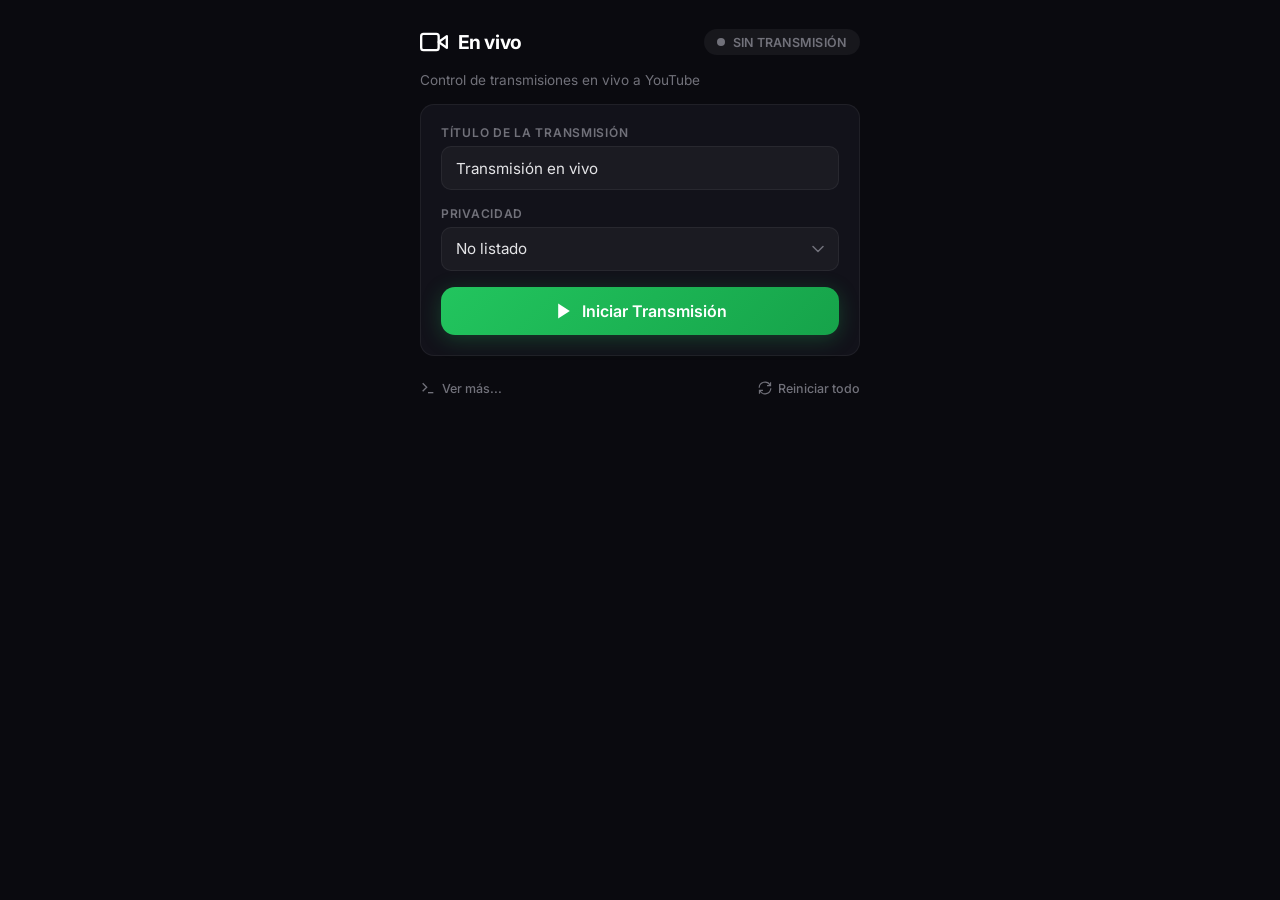
==== static/index.html @ c4b2cb30 "Crear rpi-youtube-stream: transmision a YouTube desde Raspberry Pi con Device Flow App portable para" ====
<!DOCTYPE html>
<html lang="es">
<head>
    <meta charset="UTF-8">
    <meta name="viewport" content="width=device-width, initial-scale=1.0, user-scalable=no">
    <meta name="apple-mobile-web-app-capable" content="yes">
    <meta name="apple-mobile-web-app-status-bar-style" content="black-translucent">
    <title>Transmisión en vivo</title>
    <link rel="preconnect" href="https://fonts.googleapis.com">
    <link rel="preconnect" href="https://fonts.gstatic.com" crossorigin>
    <link href="https://fonts.googleapis.com/css2?family=Inter:wght@400;500;600;700&display=swap" rel="stylesheet">
    <link rel="stylesheet" href="style.css">
</head>
<body>
    <div class="container">
        <header class="header">
            <div class="logo">
                <svg width="28" height="28" viewBox="0 0 24 24" fill="none" stroke="currentColor" stroke-width="2" stroke-linecap="round" stroke-linejoin="round">
                    <polygon points="23 7 16 12 23 17 23 7"></polygon>
                    <rect x="1" y="5" width="15" height="14" rx="2" ry="2"></rect>
                </svg>
                <h1>En vivo</h1>
            </div>
            <div id="status-pill" class="status-pill idle">
                <span class="status-dot"></span>
                <span id="status-text">Sin transmisión</span>
            </div>
        </header>

        <p class="subtitle">Control de transmisiones en vivo a YouTube</p>

        <div id="auth-warning" class="card card-warning hidden">
            <svg width="20" height="20" viewBox="0 0 24 24" fill="none" stroke="currentColor" stroke-width="2"><path d="M10.29 3.86L1.82 18a2 2 0 001.71 3h16.94a2 2 0 001.71-3L13.71 3.86a2 2 0 00-3.42 0z"></path><line x1="12" y1="9" x2="12" y2="13"></line><line x1="12" y1="17" x2="12.01" y2="17"></line></svg>
            <div>
                <p id="auth-warning-text">YouTube no vinculado</p>
                <button id="btn-auth" class="btn btn-sm btn-accent">Vincular con YouTube</button>
            </div>
        </div>

        <div id="mic-warning" class="card card-warning card-mic hidden">
            <svg width="20" height="20" viewBox="0 0 24 24" fill="none" stroke="currentColor" stroke-width="2">
                <path d="M12 1v10"></path>
                <path d="M18 11a6 6 0 01-9.33 5"></path>
                <path d="M6 11v1a6 6 0 0010.14 4.28"></path>
                <line x1="1" y1="1" x2="23" y2="23"></line>
                <line x1="12" y1="19" x2="12" y2="23"></line>
                <line x1="8" y1="23" x2="16" y2="23"></line>
            </svg>
            <div>
                <p>Microfono no detectado</p>
                <span id="mic-warning-text">Por favor, conecta el microfono para iniciar la transmision.</span>
            </div>
        </div>

        <div class="card card-main">
            <div class="input-group">
                <label for="title-input">Título de la transmisión</label>
                <input type="text" id="title-input" class="title-input" placeholder="Transmisión en vivo" value="Transmisión en vivo">
            </div>

            <div class="input-group">
                <label for="privacy-select">Privacidad</label>
                    <select id="privacy-select">
                        <option value="unlisted" selected>No listado</option>
                        <option value="public">Público</option>
                        <option value="private">Privado</option>
                    </select>
            </div>

            <button id="btn-start" class="btn btn-start">
                <svg width="20" height="20" viewBox="0 0 24 24" fill="currentColor"><polygon points="5 3 19 12 5 21 5 3"></polygon></svg>
                Iniciar Transmisión
            </button>
            <button id="btn-stop" class="btn btn-stop hidden">
                <svg width="20" height="20" viewBox="0 0 24 24" fill="currentColor"><rect x="4" y="4" width="16" height="16" rx="2"></rect></svg>
                Detener Transmisión
            </button>
        </div>

        <div id="preparing-card" class="card card-preparing hidden">
            <div class="preparing-animation">
                <div class="preparing-spinner"></div>
                <div class="preparing-text">
                    <span class="preparing-title" id="preparing-title">Preparando transmisión...</span>
                    <span class="preparing-sub" id="preparing-sub">Creando broadcast en YouTube</span>
                </div>
            </div>
            <div class="preparing-steps">
                <div class="step" id="step-broadcast">
                    <span class="step-icon active"></span>
                    <span>Crear broadcast</span>
                </div>
                <div class="step" id="step-youtube">
                    <span class="step-icon"></span>
                    <span>Esperar a YouTube</span>
                </div>
                <div class="step" id="step-stream">
                    <span class="step-icon"></span>
                    <span>Iniciar streaming</span>
                </div>
            </div>
        </div>

        <div id="share-card" class="card card-share hidden">
            <div class="share-group share-group-primary">
                <label>Enlace para compartir (con registro de visitantes)</label>
                <div class="share-row">
                    <input type="text" id="share-url-watch" readonly>
                    <button id="btn-copy-watch" class="btn btn-sm btn-glass">
                        <svg id="icon-copy" width="16" height="16" viewBox="0 0 24 24" fill="none" stroke="currentColor" stroke-width="2"><rect x="9" y="9" width="13" height="13" rx="2" ry="2"></rect><path d="M5 15H4a2 2 0 01-2-2V4a2 2 0 012-2h9a2 2 0 012 2v1"></path></svg>
                        <span id="copy-text-watch">Copiar</span>
                    </button>
                </div>
                <p class="share-hint">Este enlace pide el nombre del visitante antes de ir a YouTube</p>
            </div>

            <div class="share-group share-group-secondary">
                <label>Enlace directo a YouTube</label>
                <div class="share-row">
                    <input type="text" id="share-url-direct" readonly>
                    <button id="btn-copy-direct" class="btn btn-sm btn-glass">
                        <svg id="icon-copy" width="16" height="16" viewBox="0 0 24 24" fill="none" stroke="currentColor" stroke-width="2"><rect x="9" y="9" width="13" height="13" rx="2" ry="2"></rect><path d="M5 15H4a2 2 0 01-2-2V4a2 2 0 012-2h9a2 2 0 012 2v1"></path></svg>
                        <span id="copy-text-direct">Copiar</span>
                    </button>
                </div>
                <a id="share-link" href="#" target="_blank" class="share-open" style="margin-top: 0.5rem; justify-content: flex-start; padding: 0.2rem 0;">
                    <svg width="14" height="14" viewBox="0 0 24 24" fill="none" stroke="currentColor" stroke-width="2"><path d="M18 13v6a2 2 0 01-2 2H5a2 2 0 01-2-2V8a2 2 0 012-2h6"></path><polyline points="15 3 21 3 21 9"></polyline><line x1="10" y1="14" x2="21" y2="3"></line></svg>
                    Abrir en YouTube
                </a>
            </div>
        </div>

        <div id="visitors-card" class="card card-visitors hidden">
            <div class="visitors-header">
                <span>Visitantes recientes</span>
                <span id="visitors-count" class="visitors-count">0</span>
            </div>
            <div id="visitors-list" class="visitors-list">
                <p class="visitors-empty">Aún no hay visitantes</p>
            </div>
            <button id="btn-clear-visitors" class="btn btn-sm btn-glass" style="margin-top: 0.5rem;">
                Limpiar registro
            </button>
        </div>

        <div id="error-card" class="card card-error hidden">
            <svg width="18" height="18" viewBox="0 0 24 24" fill="none" stroke="currentColor" stroke-width="2"><circle cx="12" cy="12" r="10"></circle><line x1="15" y1="9" x2="9" y2="15"></line><line x1="9" y1="9" x2="15" y2="15"></line></svg>
            <p id="error-text"></p>
        </div>

        <div class="footer-actions">
            <button id="btn-logs-toggle" class="btn-logs-toggle">
                <svg width="16" height="16" viewBox="0 0 24 24" fill="none" stroke="currentColor" stroke-width="2"><polyline points="4 17 10 11 4 5"></polyline><line x1="12" y1="19" x2="20" y2="19"></line></svg>
                Ver más...
            </button>
            <button id="btn-emergency" class="btn-emergency">
                <svg width="14" height="14" viewBox="0 0 24 24" fill="none" stroke="currentColor" stroke-width="2"><path d="M21.5 2v6h-6M2.5 22v-6h6M2 11.5a10 10 0 0118.8-4.3M22 12.5a10 10 0 01-18.8 4.2"></path></svg>
                Reiniciar todo
            </button>
        </div>

        <div id="logs-panel" class="logs-panel hidden">
            <div class="logs-header">
                <span>Logs del sistema</span>
                <div class="logs-header-right">
                    <span id="logs-count" class="logs-count">0 líneas</span>
                    <button id="btn-clear-logs" class="btn-clear-logs" title="Limpiar logs">
                        <svg width="12" height="12" viewBox="0 0 24 24" fill="none" stroke="currentColor" stroke-width="2"><polyline points="3 6 5 6 21 6"></polyline><path d="M19 6v14a2 2 0 01-2 2H7a2 2 0 01-2-2V6m3 0V4a2 2 0 012-2h4a2 2 0 012 2v2"></path></svg>
                    </button>
                </div>
            </div>
            <div class="logs-scroll">
                <pre id="logs-content" class="logs-content"></pre>
            </div>
        </div>
    </div>

    <script src="script.js"></script>
</body>
</html>
---- static/style.css ----
* {
    margin: 0;
    padding: 0;
    box-sizing: border-box;
}

:root {
    --bg: #0a0a0f;
    --card: #12121a;
    --card-border: rgba(255, 255, 255, 0.06);
    --card-hover: #16161f;
    --text: #e4e4e7;
    --text-dim: #71717a;
    --accent: #6366f1;
    --accent-glow: rgba(99, 102, 241, 0.15);
    --green: #22c55e;
    --green-glow: rgba(34, 197, 94, 0.15);
    --red: #ef4444;
    --red-glow: rgba(239, 68, 68, 0.12);
    --yellow: #eab308;
    --yellow-glow: rgba(234, 179, 8, 0.12);
    --radius: 14px;
    --radius-sm: 10px;
}

body {
    font-family: 'Inter', -apple-system, BlinkMacSystemFont, sans-serif;
    background: var(--bg);
    color: var(--text);
    min-height: 100vh;
    min-height: 100dvh;
    display: flex;
    justify-content: center;
    padding: 1.25rem 1rem 3rem;
    -webkit-tap-highlight-color: transparent;
    -webkit-font-smoothing: antialiased;
}

.container {
    width: 100%;
    max-width: 440px;
    display: flex;
    flex-direction: column;
    gap: 1rem;
}

/* ---- Header ---- */
.header {
    display: flex;
    justify-content: space-between;
    align-items: center;
    padding: 0.5rem 0;
}

.logo {
    display: flex;
    align-items: center;
    gap: 0.6rem;
    color: #fff;
}

.logo h1 {
    font-size: 1.2rem;
    font-weight: 700;
    letter-spacing: -0.02em;
}

/* ---- Subtitle ---- */
.subtitle {
    font-size: 0.85rem;
    color: var(--text-dim);
    margin-top: -0.5rem;
}

/* ---- Status pill ---- */
.status-pill {
    display: flex;
    align-items: center;
    gap: 0.45rem;
    padding: 0.35rem 0.85rem;
    border-radius: 100px;
    font-size: 0.78rem;
    font-weight: 600;
    letter-spacing: 0.02em;
    text-transform: uppercase;
    transition: all 0.4s ease;
}

.status-dot {
    width: 8px;
    height: 8px;
    border-radius: 50%;
    background: currentColor;
    flex-shrink: 0;
}

.status-pill.idle {
    background: rgba(113, 113, 122, 0.12);
    color: var(--text-dim);
}

.status-pill.preparing,
.status-pill.starting {
    background: var(--yellow-glow);
    color: var(--yellow);
}

.status-pill.streaming {
    background: var(--green-glow);
    color: var(--green);
}

.status-pill.stopping {
    background: var(--yellow-glow);
    color: var(--yellow);
}

.status-pill.error {
    background: var(--red-glow);
    color: var(--red);
}

.status-pill.streaming .status-dot {
    animation: pulse-live 1.8s ease-in-out infinite;
}

.status-pill.preparing .status-dot,
.status-pill.starting .status-dot,
.status-pill.stopping .status-dot {
    animation: blink 0.9s ease-in-out infinite;
}

@keyframes pulse-live {
    0%, 100% { opacity: 1; transform: scale(1); }
    50% { opacity: 0.4; transform: scale(0.85); }
}

@keyframes blink {
    0%, 100% { opacity: 1; }
    50% { opacity: 0.15; }
}

/* ---- Cards ---- */
.card {
    background: var(--card);
    border: 1px solid var(--card-border);
    border-radius: var(--radius);
    padding: 1.25rem;
    transition: opacity 0.3s, transform 0.3s;
}

.card-main {
    display: flex;
    flex-direction: column;
    gap: 1rem;
}

/* ---- Form layout (main card) ---- */
.input-group {
    display: flex;
    flex-direction: column;
    gap: 0.4rem;
}

.input-group label {
    font-size: 0.75rem;
    color: var(--text-dim);
    text-transform: uppercase;
    letter-spacing: 0.06em;
    font-weight: 600;
}

.title-input {
    width: 100%;
}

.input-group select {
    width: 100%;
}

/* ---- Warning card ---- */
.card-warning {
    display: flex;
    align-items: center;
    gap: 0.85rem;
    background: var(--red-glow);
    border-color: rgba(239, 68, 68, 0.15);
    color: var(--red);
}

.card-warning p {
    font-weight: 600;
    font-size: 0.9rem;
    margin-bottom: 0.4rem;
}

.card-warning.redirecting {
    animation: pulse-warning 1s ease-in-out infinite;
}

@keyframes pulse-warning {
    0%, 100% { transform: translateY(0); }
    50% { transform: translateY(-2px); }
}

.card-mic {
    background: var(--yellow-glow);
    border-color: rgba(234, 179, 8, 0.16);
    color: var(--yellow);
}

.card-mic p {
    margin-bottom: 0.25rem;
}

.card-mic span {
    display: block;
    color: #f5d868;
    font-size: 0.82rem;
    line-height: 1.35;
}

/* ---- Preparing card ---- */
.card-preparing {
    overflow: hidden;
}

.preparing-animation {
    display: flex;
    align-items: center;
    gap: 1rem;
    margin-bottom: 1.25rem;
}

.preparing-spinner {
    width: 40px;
    height: 40px;
    border-radius: 50%;
    border: 3px solid rgba(234, 179, 8, 0.15);
    border-top-color: var(--yellow);
    animation: spin 1s linear infinite;
    flex-shrink: 0;
}

@keyframes spin {
    to { transform: rotate(360deg); }
}

.preparing-title {
    display: block;
    font-weight: 600;
    font-size: 1rem;
    color: #fff;
}

.preparing-sub {
    display: block;
    font-size: 0.82rem;
    color: var(--text-dim);
    margin-top: 0.15rem;
}

.preparing-steps {
    display: flex;
    gap: 0.5rem;
}

.step {
    flex: 1;
    display: flex;
    align-items: center;
    gap: 0.4rem;
    font-size: 0.75rem;
    color: var(--text-dim);
    padding: 0.5rem 0.65rem;
    background: rgba(255, 255, 255, 0.03);
    border-radius: var(--radius-sm);
}

.step-icon {
    width: 8px;
    height: 8px;
    border-radius: 50%;
    background: rgba(255, 255, 255, 0.1);
    flex-shrink: 0;
    transition: background 0.3s;
}

.step-icon.active {
    background: var(--yellow);
    box-shadow: 0 0 8px var(--yellow-glow);
}

.step-icon.done {
    background: var(--green);
}

/* ---- Share card ---- */
.card-share {
    display: flex;
    flex-direction: column;
    gap: 0.65rem;
}

.card-share label {
    font-size: 0.75rem;
    color: var(--text-dim);
    text-transform: uppercase;
    letter-spacing: 0.06em;
    font-weight: 600;
}

.share-row {
    display: flex;
    gap: 0.5rem;
}

.share-row input {
    flex: 1;
    min-width: 0;
}

.share-open {
    display: flex;
    align-items: center;
    justify-content: center;
    gap: 0.4rem;
    color: var(--accent);
    font-size: 0.88rem;
    font-weight: 500;
    padding: 0.45rem;
    text-decoration: none;
    border-radius: var(--radius-sm);
    transition: background 0.2s;
}

.share-open:hover {
    background: var(--accent-glow);
}

/* ---- Error card ---- */
.card-error {
    display: flex;
    align-items: flex-start;
    gap: 0.65rem;
    background: var(--red-glow);
    border-color: rgba(239, 68, 68, 0.15);
    color: var(--red);
    font-size: 0.88rem;
    line-height: 1.45;
}

.card-error svg {
    flex-shrink: 0;
    margin-top: 1px;
}

/* ---- Form fields ---- */
.field {
    display: flex;
    flex-direction: column;
    gap: 0.35rem;
}

.field label {
    font-size: 0.75rem;
    color: var(--text-dim);
    text-transform: uppercase;
    letter-spacing: 0.06em;
    font-weight: 600;
}

input[type="text"],
select {
    background: rgba(255, 255, 255, 0.04);
    border: 1px solid var(--card-border);
    border-radius: var(--radius-sm);
    color: var(--text);
    font-family: inherit;
    font-size: 0.95rem;
    padding: 0.7rem 0.9rem;
    outline: none;
    transition: border-color 0.2s, background 0.2s;
    appearance: none;
    -webkit-appearance: none;
}

input[type="text"]:focus,
select:focus {
    border-color: rgba(99, 102, 241, 0.4);
    background: rgba(99, 102, 241, 0.05);
}

input:disabled,
select:disabled {
    opacity: 0.4;
}

select {
    cursor: pointer;
    background-image: url("data:image/svg+xml,%3Csvg width='12' height='8' viewBox='0 0 12 8' fill='none' xmlns='http://www.w3.org/2000/svg'%3E%3Cpath d='M1 1.5L6 6.5L11 1.5' stroke='%2371717a' stroke-width='1.5' stroke-linecap='round' stroke-linejoin='round'/%3E%3C/svg%3E");
    background-repeat: no-repeat;
    background-position: right 0.9rem center;
    padding-right: 2.5rem;
}

/* ---- Buttons ---- */
.btn {
    display: inline-flex;
    align-items: center;
    justify-content: center;
    gap: 0.5rem;
    border: none;
    border-radius: var(--radius);
    font-family: inherit;
    font-size: 1rem;
    font-weight: 600;
    padding: 0.9rem 1.5rem;
    cursor: pointer;
    transition: all 0.2s ease;
    appearance: none;
    -webkit-appearance: none;
}

.btn:active {
    transform: scale(0.97);
}

.btn:disabled {
    opacity: 0.35;
    cursor: not-allowed;
    transform: none;
}

.btn-start {
    background: linear-gradient(135deg, #22c55e 0%, #16a34a 100%);
    color: #fff;
    box-shadow: 0 4px 20px rgba(34, 197, 94, 0.25);
}

.btn-start:hover:not(:disabled) {
    box-shadow: 0 4px 28px rgba(34, 197, 94, 0.35);
}

.btn-start:disabled {
    background: linear-gradient(135deg, #3f3f46 0%, #27272a 100%);
    box-shadow: none;
}

.btn-stop {
    background: linear-gradient(135deg, #ef4444 0%, #dc2626 100%);
    color: #fff;
    box-shadow: 0 4px 20px rgba(239, 68, 68, 0.2);
}

.btn-stop:hover:not(:disabled) {
    box-shadow: 0 4px 28px rgba(239, 68, 68, 0.3);
}

.btn-sm {
    font-size: 0.82rem;
    padding: 0.5rem 0.85rem;
    border-radius: var(--radius-sm);
}

.btn-accent {
    background: var(--accent);
    color: #fff;
}

.btn-glass {
    background: rgba(255, 255, 255, 0.07);
    color: var(--text);
    border: 1px solid var(--card-border);
}

.btn-glass:hover {
    background: rgba(255, 255, 255, 0.12);
}

/* ---- Footer actions ---- */
.footer-actions {
    display: flex;
    justify-content: space-between;
    align-items: center;
}

.btn-logs-toggle,
.btn-emergency {
    display: flex;
    align-items: center;
    gap: 0.4rem;
    background: none;
    border: none;
    color: var(--text-dim);
    font-family: inherit;
    font-size: 0.78rem;
    font-weight: 500;
    padding: 0.5rem 0;
    cursor: pointer;
    transition: color 0.2s;
    appearance: none;
    -webkit-appearance: none;
}

.btn-logs-toggle:hover {
    color: var(--text);
}

.btn-emergency:hover {
    color: var(--red);
}

.btn-logs-toggle svg {
    transition: transform 0.3s;
}

.btn-logs-toggle.open svg {
    transform: rotate(90deg);
}

/* ---- Logs panel ---- */
.logs-panel {
    background: #08080c;
    border: 1px solid var(--card-border);
    border-radius: var(--radius);
    overflow: hidden;
    animation: slideDown 0.25s ease;
}

@keyframes slideDown {
    from { opacity: 0; transform: translateY(-8px); }
    to { opacity: 1; transform: translateY(0); }
}

.logs-header {
    display: flex;
    justify-content: space-between;
    align-items: center;
    padding: 0.65rem 1rem;
    border-bottom: 1px solid var(--card-border);
    font-size: 0.75rem;
    font-weight: 600;
    text-transform: uppercase;
    letter-spacing: 0.05em;
    color: var(--text-dim);
}

.logs-header-right {
    display: flex;
    align-items: center;
    gap: 0.6rem;
}

.logs-count {
    font-weight: 400;
    opacity: 0.7;
}

.btn-clear-logs {
    background: none;
    border: none;
    color: var(--text-dim);
    cursor: pointer;
    padding: 2px;
    opacity: 0.5;
    transition: opacity 0.2s, color 0.2s;
    appearance: none;
    -webkit-appearance: none;
}

.btn-clear-logs:hover {
    opacity: 1;
    color: var(--red);
}

.logs-scroll {
    max-height: 300px;
    overflow-y: auto;
    overflow-x: auto;
    scrollbar-width: thin;
    scrollbar-color: rgba(255,255,255,0.08) transparent;
}

.logs-scroll::-webkit-scrollbar {
    width: 5px;
    height: 5px;
}

.logs-scroll::-webkit-scrollbar-track {
    background: transparent;
}

.logs-scroll::-webkit-scrollbar-thumb {
    background: rgba(255, 255, 255, 0.1);
    border-radius: 3px;
}

.logs-content {
    font-family: 'SF Mono', 'Fira Code', 'Cascadia Code', monospace;
    font-size: 0.72rem;
    line-height: 1.65;
    color: #a1a1aa;
    padding: 0.75rem 1rem;
    white-space: pre;
    min-width: max-content;
}

/* ---- Auth page ---- */
.auth-body {
    align-items: center;
    padding: 1.2rem;
    background:
        radial-gradient(circle at 20% 20%, rgba(99, 102, 241, 0.22), transparent 42%),
        radial-gradient(circle at 80% 80%, rgba(34, 197, 94, 0.14), transparent 36%),
        var(--bg);
}

.auth-container {
    width: 100%;
    max-width: 430px;
}

.auth-card {
    background: linear-gradient(180deg, rgba(18, 18, 26, 0.96) 0%, rgba(10, 10, 15, 0.95) 100%);
    border: 1px solid var(--card-border);
    border-radius: 18px;
    padding: 1.7rem 1.35rem;
    box-shadow: 0 22px 60px rgba(0, 0, 0, 0.42);
}

.auth-badge {
    width: 46px;
    height: 46px;
    border-radius: 14px;
    display: grid;
    place-items: center;
    color: var(--accent);
    background: rgba(99, 102, 241, 0.12);
    margin-bottom: 1rem;
}

.auth-title {
    font-size: 1.34rem;
    letter-spacing: -0.02em;
    margin-bottom: 0.45rem;
}

.auth-text {
    color: #a1a1aa;
    line-height: 1.55;
    font-size: 0.93rem;
    margin-bottom: 1.1rem;
}

.auth-meta {
    font-size: 0.76rem;
    text-transform: uppercase;
    letter-spacing: 0.08em;
    color: var(--text-dim);
    margin-bottom: 0.8rem;
}

.auth-primary {
    width: 100%;
    margin-bottom: 0.75rem;
}

.auth-secondary {
    width: 100%;
    background: rgba(255, 255, 255, 0.06);
    color: var(--text);
    border: 1px solid var(--card-border);
    text-decoration: none;
}

.auth-secondary:hover {
    background: rgba(255, 255, 255, 0.1);
}

.auth-error {
    margin-top: 0.9rem;
    color: #fca5a5;
    font-size: 0.82rem;
    line-height: 1.4;
}

/* ---- Share hint ---- */
.share-hint {
    font-size: 0.75rem;
    color: var(--text-dim);
    margin-top: 0.5rem;
    margin-bottom: 0.5rem;
}

/* ---- Share groups ---- */
.share-group {
    padding: 1rem;
    border-radius: var(--radius-sm);
    margin-bottom: 0.75rem;
    border: 1px solid transparent;
    display: flex;
    flex-direction: column;
    gap: 0.6rem;
}

.share-group:last-child {
    margin-bottom: 0;
}

.share-group label {
    margin-bottom: 0;
}

.share-group-primary {
    background: rgba(16, 185, 129, 0.05); /* Verde esmeralda suave */
    border-color: rgba(16, 185, 129, 0.2);
}

.share-group-primary label {
    color: #10b981;
}

.share-group-secondary {
    background: rgba(255, 255, 255, 0.03); /* Gris neutro */
    border-color: var(--card-border);
}

/* ---- Visitors card ---- */
.card-visitors {
    background: var(--card-bg);
    border: 1px solid var(--card-border);
    border-radius: var(--radius);
    padding: 1rem;
}

.visitors-header {
    display: flex;
    justify-content: space-between;
    align-items: center;
    margin-bottom: 0.75rem;
    font-size: 0.85rem;
    font-weight: 500;
}

.visitors-count {
    background: var(--accent-glow);
    color: var(--accent);
    padding: 0.2rem 0.5rem;
    border-radius: var(--radius-sm);
    font-size: 0.75rem;
    font-weight: 600;
}

.visitors-list {
    max-height: 150px;
    overflow-y: auto;
    margin-bottom: 0.5rem;
}

.visitors-empty {
    color: var(--text-dim);
    font-size: 0.85rem;
    text-align: center;
    padding: 1rem 0;
}

.visitor-item {
    display: flex;
    justify-content: space-between;
    align-items: center;
    padding: 0.5rem 0;
    border-bottom: 1px solid var(--card-border);
    font-size: 0.85rem;
}

.visitor-item:last-child {
    border-bottom: none;
}

.visitor-info {
    display: flex;
    flex-direction: column;
    gap: 0.15rem;
}

.visitor-name {
    color: var(--text);
    font-weight: 500;
}

.visitor-location {
    color: var(--text-dim);
    font-size: 0.75rem;
}

.visitor-time {
    color: var(--text-dim);
    font-size: 0.75rem;
}

/* ---- Utility ---- */
.hidden {
    display: none !important;
}
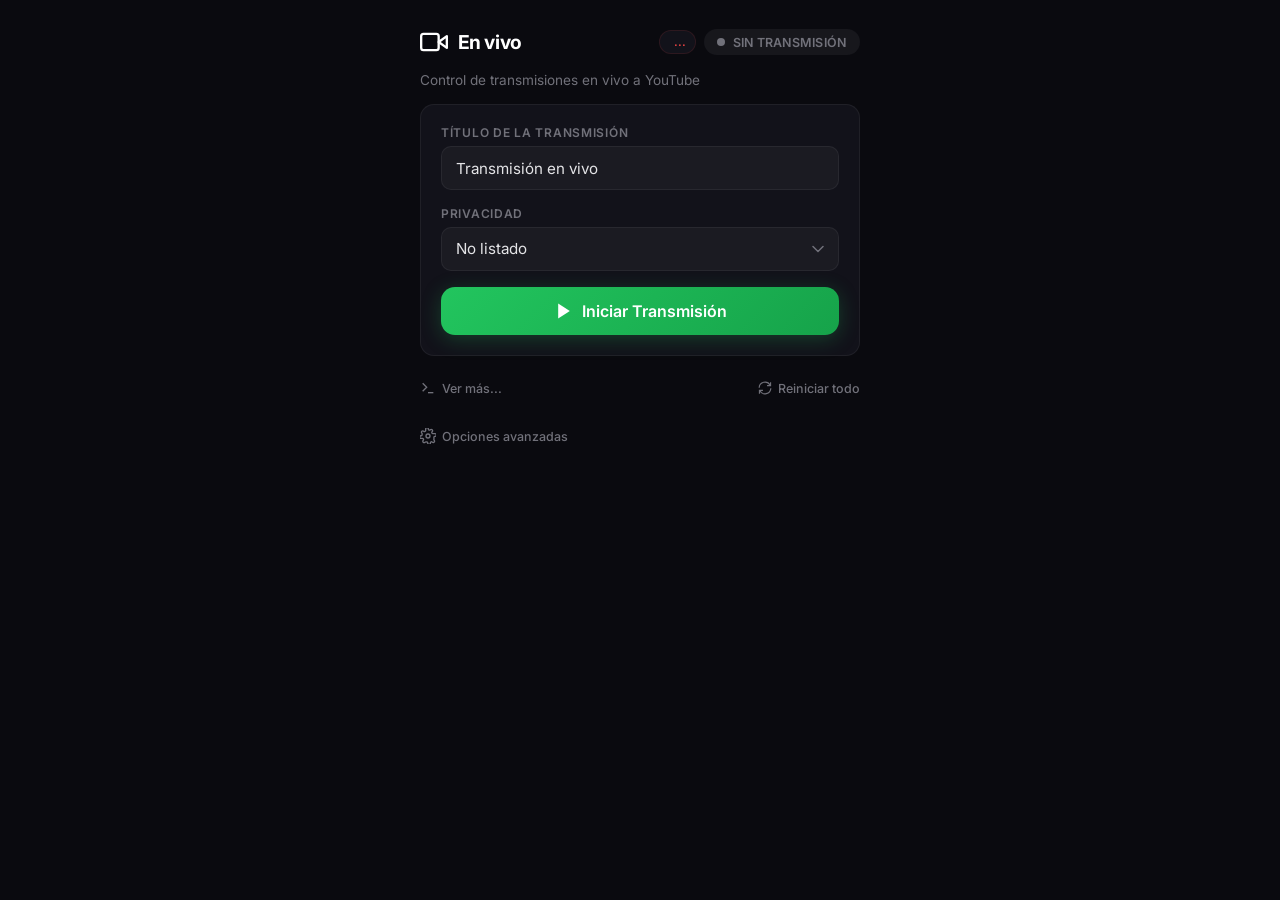
==== commit b38dbf09: "Agregar opciones avanzadas: transmitir sin microfono y conexion WiFi Nuevo menu de "Opciones avanzad" ====
--- a/static/index.html
+++ b/static/index.html
@@ -21,9 +21,15 @@
                 </svg>
                 <h1>En vivo</h1>
             </div>
-            <div id="status-pill" class="status-pill idle">
-                <span class="status-dot"></span>
-                <span id="status-text">Sin transmisión</span>
+            <div class="header-right">
+                <div id="conn-indicator" class="conn-indicator conn-none" title="Conexión a internet">
+                    <span id="conn-icon" class="conn-icon"></span>
+                    <span id="conn-label" class="conn-label">...</span>
+                </div>
+                <div id="status-pill" class="status-pill idle">
+                    <span class="status-dot"></span>
+                    <span id="status-text">Sin transmisión</span>
+                </div>
             </div>
         </header>
 
@@ -159,6 +165,41 @@
             </button>
         </div>
 
+        <button id="btn-advanced-toggle" class="btn-logs-toggle">
+            <svg width="16" height="16" viewBox="0 0 24 24" fill="none" stroke="currentColor" stroke-width="2"><circle cx="12" cy="12" r="3"></circle><path d="M19.4 15a1.65 1.65 0 00.33 1.82l.06.06a2 2 0 11-2.83 2.83l-.06-.06a1.65 1.65 0 00-1.82-.33 1.65 1.65 0 00-1 1.51V21a2 2 0 01-4 0v-.09A1.65 1.65 0 008 19.4a1.65 1.65 0 00-1.82.33l-.06.06a2 2 0 11-2.83-2.83l.06-.06a1.65 1.65 0 00.33-1.82 1.65 1.65 0 00-1.51-1H0a2 2 0 010-4h.09A1.65 1.65 0 001.6 8a1.65 1.65 0 00-.33-1.82l-.06-.06a2 2 0 112.83-2.83l.06.06a1.65 1.65 0 001.82.33H6a1.65 1.65 0 001-1.51V0a2 2 0 014 0v.09a1.65 1.65 0 001 1.51 1.65 1.65 0 001.82-.33l.06-.06a2 2 0 112.83 2.83l-.06.06a1.65 1.65 0 00-.33 1.82V6a1.65 1.65 0 001.51 1H21a2 2 0 010 4h-.09a1.65 1.65 0 00-1.51 1z" transform="translate(1.5 1.5)"></path></svg>
+            Opciones avanzadas
+        </button>
+
+        <div id="advanced-panel" class="card hidden">
+            <div class="adv-row">
+                <div class="adv-text">
+                    <span class="adv-title">Transmitir sin micrófono</span>
+                    <span class="adv-sub">Inicia con audio en silencio, sin exigir micrófono conectado.</span>
+                </div>
+                <label class="switch">
+                    <input type="checkbox" id="toggle-no-mic">
+                    <span class="switch-slider"></span>
+                </label>
+            </div>
+
+            <div class="adv-divider"></div>
+
+            <div class="adv-wifi">
+                <span class="adv-title">Conexión WiFi</span>
+                <span class="adv-sub" id="wifi-current">Conexión actual: comprobando...</span>
+
+                <div class="adv-field">
+                    <button id="btn-wifi-scan" class="btn btn-sm btn-glass">Buscar redes</button>
+                </div>
+                <select id="wifi-ssid" class="adv-select">
+                    <option value="">Pulsa "Buscar redes"</option>
+                </select>
+                <input type="password" id="wifi-password" class="adv-input" placeholder="Contraseña de la red" autocomplete="off">
+                <button id="btn-wifi-connect" class="btn btn-accent adv-connect">Conectar a WiFi</button>
+                <p id="wifi-message" class="adv-msg hidden"></p>
+            </div>
+        </div>
+
         <div id="logs-panel" class="logs-panel hidden">
             <div class="logs-header">
                 <span>Logs del sistema</span>
--- a/static/style.css
+++ b/static/style.css
@@ -803,3 +803,150 @@
 .hidden {
     display: none !important;
 }
+
+/* ---- Header right + indicador de conexion ---- */
+.header-right {
+    display: flex;
+    align-items: center;
+    gap: 0.5rem;
+}
+
+.conn-indicator {
+    display: inline-flex;
+    align-items: center;
+    gap: 0.3rem;
+    padding: 0.25rem 0.55rem;
+    border-radius: 999px;
+    font-size: 0.72rem;
+    font-weight: 600;
+    border: 1px solid var(--card-border);
+    background: var(--card);
+    white-space: nowrap;
+}
+
+.conn-icon {
+    display: inline-flex;
+    align-items: center;
+}
+
+.conn-ethernet { color: var(--green); border-color: var(--green-glow); }
+.conn-wifi { color: var(--green); border-color: var(--green-glow); }
+.conn-none { color: var(--red); border-color: var(--red-glow); }
+
+/* ---- Opciones avanzadas ---- */
+.adv-row {
+    display: flex;
+    align-items: center;
+    justify-content: space-between;
+    gap: 1rem;
+}
+
+.adv-text {
+    display: flex;
+    flex-direction: column;
+    gap: 0.15rem;
+}
+
+.adv-title {
+    font-size: 0.95rem;
+    font-weight: 600;
+    color: var(--text);
+}
+
+.adv-sub {
+    font-size: 0.8rem;
+    color: var(--text-dim);
+    line-height: 1.4;
+}
+
+.adv-divider {
+    height: 1px;
+    background: var(--card-border);
+    margin: 1.1rem 0;
+}
+
+.adv-wifi {
+    display: flex;
+    flex-direction: column;
+    gap: 0.6rem;
+}
+
+.adv-select,
+.adv-input {
+    width: 100%;
+    background: rgba(0, 0, 0, 0.25);
+    border: 1px solid var(--card-border);
+    border-radius: var(--radius-sm);
+    padding: 0.7rem 0.85rem;
+    color: var(--text);
+    font-family: inherit;
+    font-size: 0.95rem;
+}
+
+.adv-select:focus,
+.adv-input:focus {
+    outline: none;
+    border-color: var(--accent);
+    box-shadow: 0 0 0 3px var(--accent-glow);
+}
+
+.adv-connect {
+    width: 100%;
+}
+
+.adv-msg {
+    font-size: 0.82rem;
+    margin-top: 0.2rem;
+}
+
+.adv-msg-ok { color: var(--green); }
+.adv-msg-err { color: var(--red); }
+
+/* ---- Switch (toggle) ---- */
+.switch {
+    position: relative;
+    display: inline-block;
+    width: 44px;
+    height: 26px;
+    flex-shrink: 0;
+}
+
+.switch input {
+    opacity: 0;
+    width: 0;
+    height: 0;
+}
+
+.switch-slider {
+    position: absolute;
+    cursor: pointer;
+    inset: 0;
+    background: rgba(255, 255, 255, 0.12);
+    border-radius: 999px;
+    transition: background 0.2s;
+}
+
+.switch-slider::before {
+    content: "";
+    position: absolute;
+    height: 20px;
+    width: 20px;
+    left: 3px;
+    top: 3px;
+    background: #fff;
+    border-radius: 50%;
+    transition: transform 0.2s;
+}
+
+.switch input:checked + .switch-slider {
+    background: var(--accent);
+}
+
+.switch input:checked + .switch-slider::before {
+    transform: translateX(18px);
+}
+
+.switch input:disabled + .switch-slider {
+    opacity: 0.6;
+    cursor: not-allowed;
+}
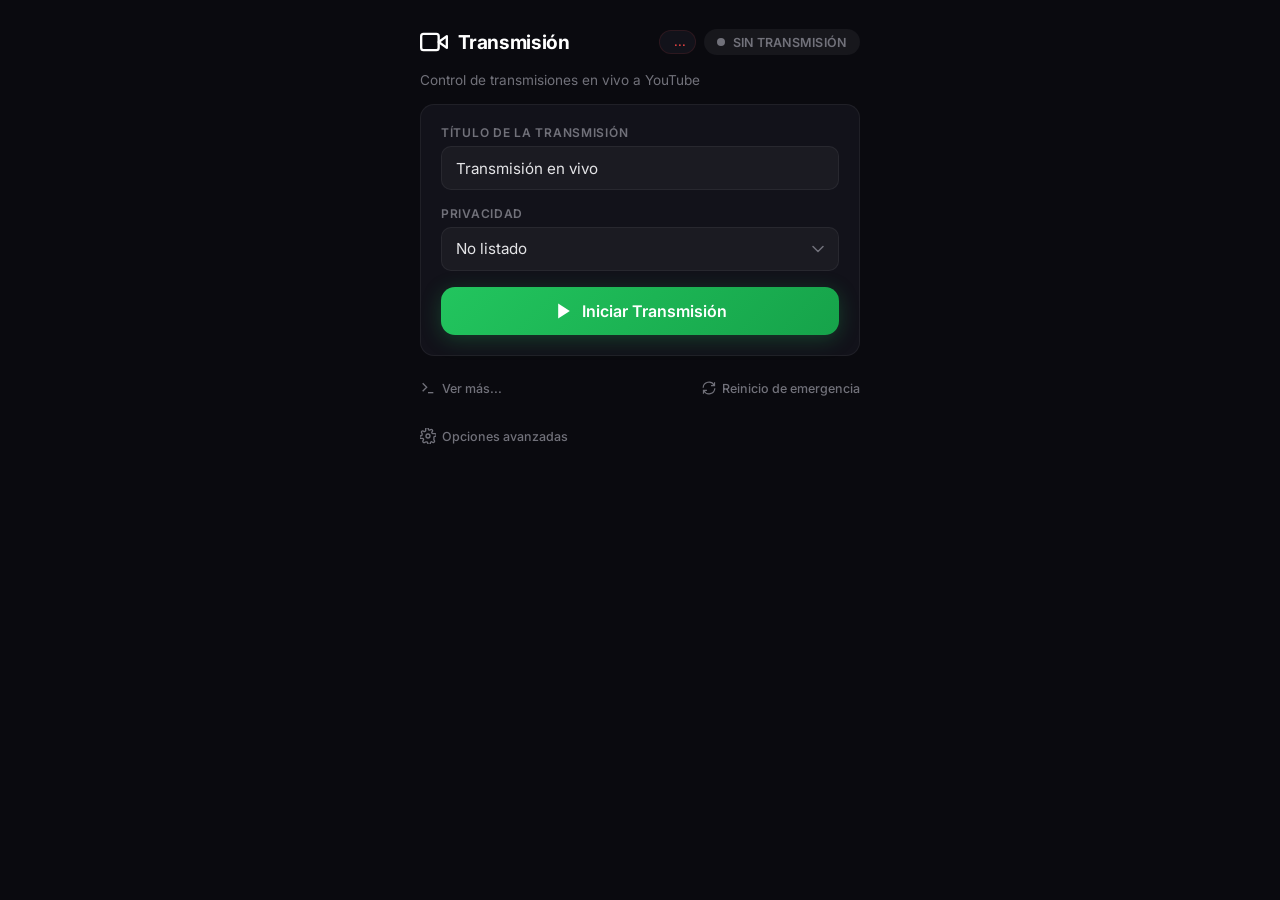
==== commit 1c278553: "Mejoras de UI: deshabilitar "sin microfono" con mic, renombrar reinicio, titulo configurable - "Tran" ====
--- a/static/index.html
+++ b/static/index.html
@@ -19,7 +19,7 @@
                     <polygon points="23 7 16 12 23 17 23 7"></polygon>
                     <rect x="1" y="5" width="15" height="14" rx="2" ry="2"></rect>
                 </svg>
-                <h1>En vivo</h1>
+                <h1 id="brand-title">Transmisión</h1>
             </div>
             <div class="header-right">
                 <div id="conn-indicator" class="conn-indicator conn-none" title="Conexión a internet">
@@ -159,9 +159,9 @@
                 <svg width="16" height="16" viewBox="0 0 24 24" fill="none" stroke="currentColor" stroke-width="2"><polyline points="4 17 10 11 4 5"></polyline><line x1="12" y1="19" x2="20" y2="19"></line></svg>
                 Ver más...
             </button>
-            <button id="btn-emergency" class="btn-emergency">
+            <button id="btn-emergency" class="btn-emergency" title="Detiene y reinicia los procesos de transmisión si algo se atora. No reinicia la Raspberry Pi.">
                 <svg width="14" height="14" viewBox="0 0 24 24" fill="none" stroke="currentColor" stroke-width="2"><path d="M21.5 2v6h-6M2.5 22v-6h6M2 11.5a10 10 0 0118.8-4.3M22 12.5a10 10 0 01-18.8 4.2"></path></svg>
-                Reiniciar todo
+                Reinicio de emergencia
             </button>
         </div>
 
@@ -174,12 +174,20 @@
             <div class="adv-row">
                 <div class="adv-text">
                     <span class="adv-title">Transmitir sin micrófono</span>
-                    <span class="adv-sub">Inicia con audio en silencio, sin exigir micrófono conectado.</span>
+                    <span class="adv-sub" id="no-mic-sub">Inicia con audio en silencio, sin exigir micrófono conectado.</span>
                 </div>
                 <label class="switch">
                     <input type="checkbox" id="toggle-no-mic">
                     <span class="switch-slider"></span>
                 </label>
+            </div>
+
+            <div class="adv-divider"></div>
+
+            <div class="adv-account">
+                <span class="adv-title">Cuenta de YouTube</span>
+                <span class="adv-sub" id="channel-name">Canal vinculado: comprobando...</span>
+                <button id="btn-unlink" class="btn btn-sm btn-glass">Desvincular y elegir otro canal</button>
             </div>
 
             <div class="adv-divider"></div>
--- a/static/style.css
+++ b/static/style.css
@@ -950,3 +950,20 @@
     opacity: 0.6;
     cursor: not-allowed;
 }
+
+.adv-account {
+    display: flex;
+    flex-direction: column;
+    gap: 0.4rem;
+    align-items: flex-start;
+}
+
+/* Orden visual al final del panel: primero los logs ("Ver mas"), luego las
+   opciones avanzadas. El contenedor es flex-column, asi que usamos 'order'. */
+#logs-panel {
+    order: 1;
+}
+#btn-advanced-toggle,
+#advanced-panel {
+    order: 2;
+}
